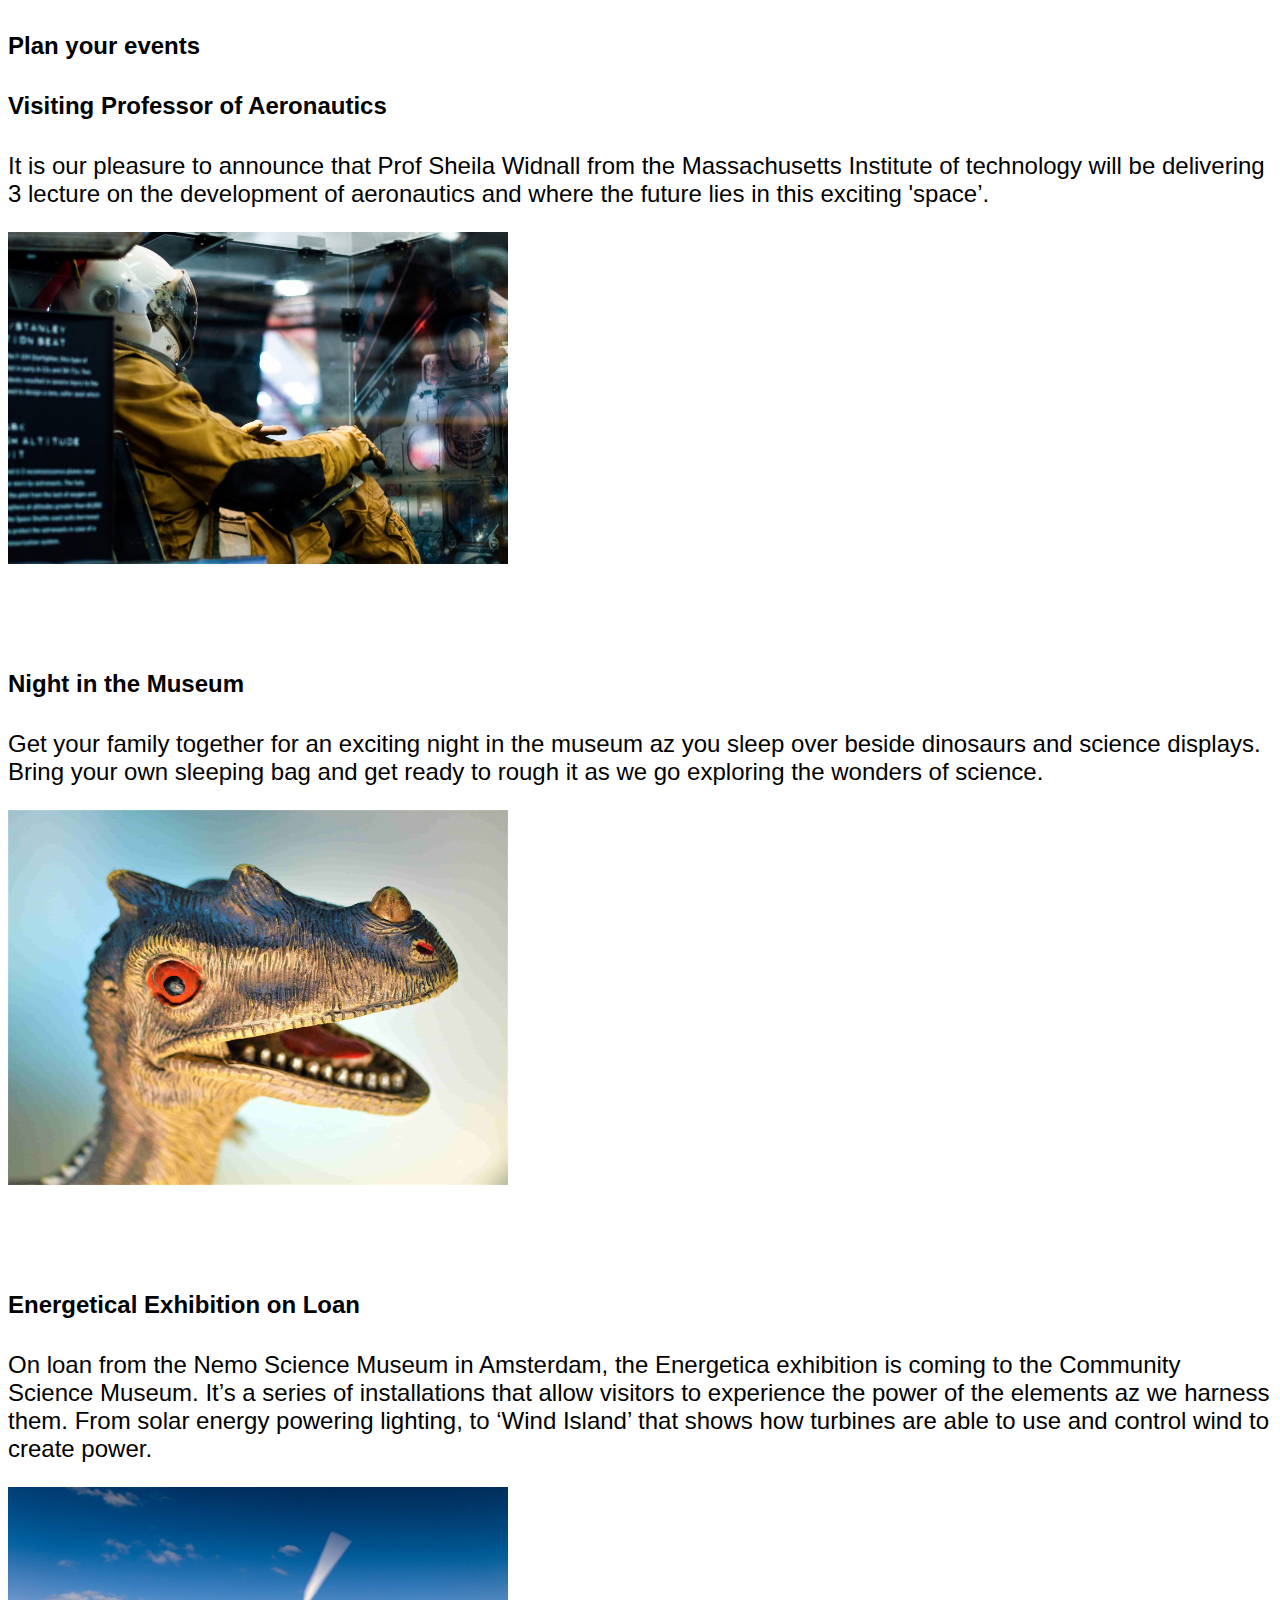
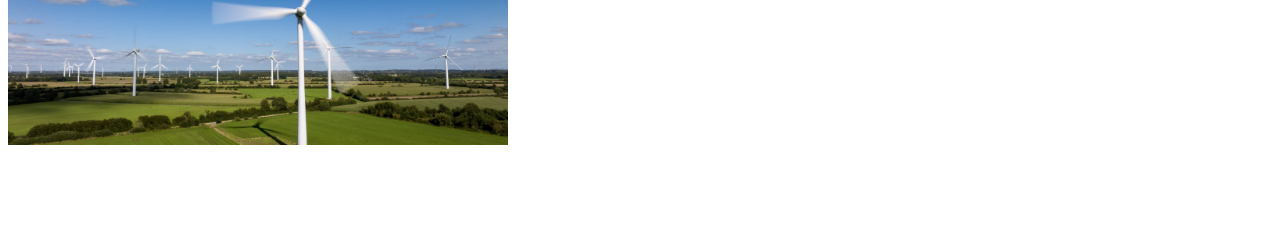
==== event.html @ 233249b9 "start to looking to Nav-bar again" ====
<!DOCTYPE html>
<html>

<head>
    <title>event-CommunityScienceMuseum</title>
    <meta name="description" content="Special events, exhibitions, workshop and holiday events">
    <meta name="viewport" content="width=device-width, initial-scale=1.0">
    <link rel="icon" type="image/png" sizes="10*10" href="assets/open-science.png">
    <link rel="stylesheet" href="/css/style.css">
    <link rel="stylesheet" href="https://cdnjs.cloudflare.com/ajax/libs/font-awesome/4.7.0/css/font-awesome.min.css">
</head>

<body>
    <header>

    </header>
    <main>
        <section>
            <h4>Plan your events</h4>
            <h4>Visiting Professor of Aeronautics</h4>
            <div>
                <p> It is our pleasure to announce that Prof Sheila Widnall from the Massachusetts Institute of
                    technology will be delivering 3 lecture on the development of aeronautics and where the future lies
                    in this exciting 'space’.</p>
            </div>
            <div>
                <img src="/assets/andrew-ruiz-348421.jpg" alt="first-image">
            </div>

        </section>
        <section>
            <h4>Night in the Museum</h4>
            <div>
                <p>Get your family together for an exciting night in the museum az you sleep over beside dinosaurs and
                    science displays. Bring your own sleeping bag and get ready to rough it as we go exploring the
                    wonders
                    of science.</p>
            </div>
            <div>
                <img src="/assets/dino-unsplash.jpg" alt="dinosaur">
            </div>
        </section>
        <section>
            <h4>Energetical Exhibition on Loan</h4>
            <div>
                <p>
                    On loan from the Nemo Science Museum in Amsterdam, the Energetica exhibition is coming to the
                    Community Science Museum. It’s a series of installations that allow visitors to experience the power
                    of the elements az we harness them. From solar energy powering lighting, to ‘Wind Island’ that shows
                    how turbines are able to use and control wind to create power.
                </p>
            </div>
            <div>
                <img src="/assets/windisland.jpg" alt="wind-power">
            </div>
        </section>
    </main>
</body>
---- css/style.css ----
body {
    font-family: "Open Sans", Verdana, Geneva, Tahoma, sans-serif;
    font-size: 1.5rem;
    height: 100%;
}

nav, 
#menu-checkbox {
    display: none;
}

#menu-checkbox:checked ~ nav{
   display: block;
}

nav a {
    display: block;
    color: white;
    padding: 10px 20px;
 }

 nav {
   position: absolute;
   background-color: #662626;
   font-size: 1rem;
   padding-left: 20px;
   padding-right: 20px;
 }


.logo {
   display: none;
   height: 50px; 
   margin-right: 15px; 
 }
 
 .flex-container-space-between{
   display: flex;
   flex-direction: row;
   justify-content: space-between;
 }

 header {
    position: relative;
    color: #fff;
    font-size: 1.5rem
 }

 @media(min-width: 600px){
    nav{
        position: static;
    }
    .hamburger-icon{
      display: none;
    }

   .logo{
      display: block;
    }
   nav a {
      display: inline-block;
   }
    
 }


 img {
    max-width: 500px;
 }

 
.section-home-background{
   background-position: center;
   background-repeat: no-repeat;
   height: 100vh;
   margin-bottom: 3%;
   background-image: url(/assets/william-bout-264826.jpg);
}

.h1-home{
   font-size: xx-large;
   color: #662626;
   display: block;
   width: 350px; 
   margin: 30px;
   word-wrap: break-word; 
   overflow-wrap: break-word;
   line-height: 1.5;
   font-weight: 500;
}
.row {
   display: flex;
   width: 70%;
   justify-content: space-around;
   margin: 0 auto;
}

.column{
   flex: 50.00%;
   padding: 5px;
   margin: 5px;
   
 }

 .p-box {
   display: block;
   width: 500px; 
   margin: 30px;
   word-wrap: break-word; 
   overflow-wrap: break-word;
   line-height: 1.5;
 }

 .h4-box{
   display: block;
   width: 500px; 
   margin: 30px;
   word-wrap: break-word; 
   overflow-wrap: break-word;
   line-height: 1.5;
 }

 section{
   margin-bottom: 100px;
 }
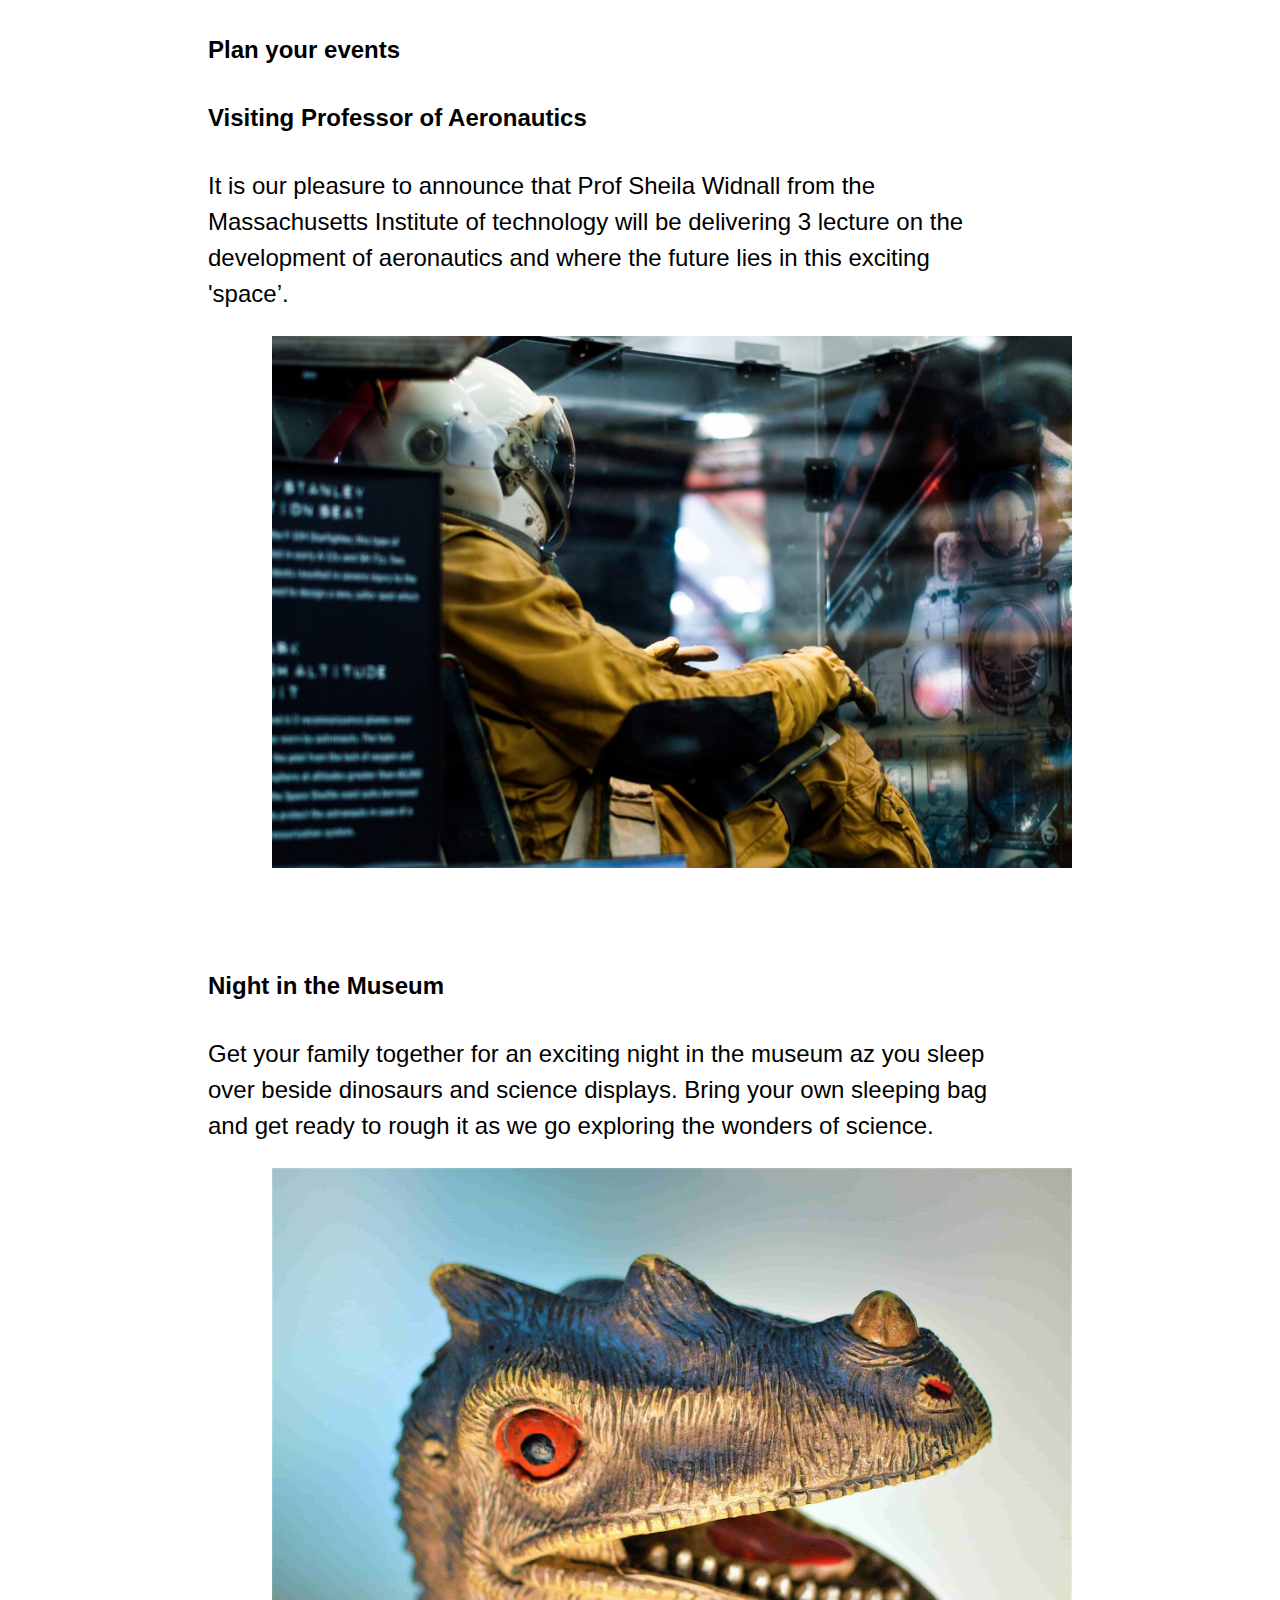
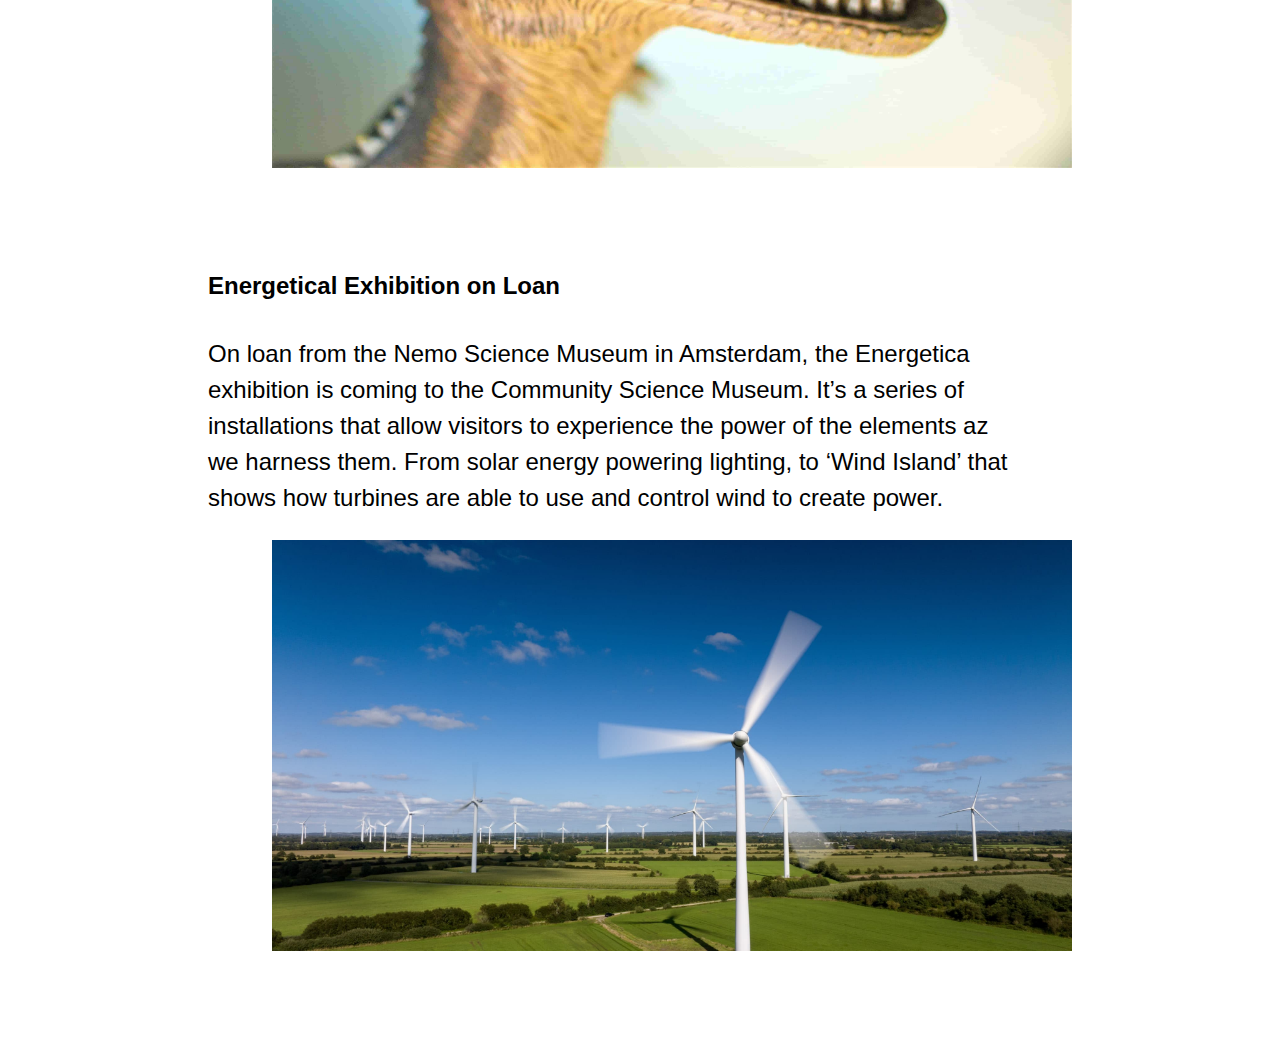
==== commit 89fcc58c: "trying media for event" ====
--- a/event.html
+++ b/event.html
@@ -16,42 +16,45 @@
     </header>
     <main>
         <section>
-            <h4>Plan your events</h4>
-            <h4>Visiting Professor of Aeronautics</h4>
+            <h4 class="p-box-event">Plan your events</h4>
+            <h4 class="p-box-event">Visiting Professor of Aeronautics</h4>
             <div>
-                <p> It is our pleasure to announce that Prof Sheila Widnall from the Massachusetts Institute of
-                    technology will be delivering 3 lecture on the development of aeronautics and where the future lies
+                <p class="p-box-event"> It is our pleasure to announce that Prof Sheila Widnall from the Massachusetts
+                    Institute of
+                    technology will be delivering 3 lecture on the development of aeronautics and where the future
+                    lies
                     in this exciting 'space’.</p>
             </div>
-            <div>
-                <img src="/assets/andrew-ruiz-348421.jpg" alt="first-image">
+            <div class="div-event-revers">
+                <img class="img-box-event" src="/assets/andrew-ruiz-348421.jpg" alt="first-image">
             </div>
-
         </section>
         <section>
-            <h4>Night in the Museum</h4>
+            <h4 class="p-box-event">Night in the Museum</h4>
             <div>
-                <p>Get your family together for an exciting night in the museum az you sleep over beside dinosaurs and
+                <p class="p-box-event">Get your family together for an exciting night in the museum az you sleep over
+                    beside
+                    dinosaurs and
                     science displays. Bring your own sleeping bag and get ready to rough it as we go exploring the
                     wonders
                     of science.</p>
             </div>
-            <div>
-                <img src="/assets/dino-unsplash.jpg" alt="dinosaur">
+            <div class="div-event-revers">
+                <img class="img-box-event" src="/assets/dino-unsplash.jpg" alt="dinosaur">
             </div>
         </section>
         <section>
-            <h4>Energetical Exhibition on Loan</h4>
+            <h4 class="p-box-event">Energetical Exhibition on Loan</h4>
             <div>
-                <p>
+                <p class="p-box-event">
                     On loan from the Nemo Science Museum in Amsterdam, the Energetica exhibition is coming to the
                     Community Science Museum. It’s a series of installations that allow visitors to experience the power
                     of the elements az we harness them. From solar energy powering lighting, to ‘Wind Island’ that shows
                     how turbines are able to use and control wind to create power.
                 </p>
             </div>
-            <div>
-                <img src="/assets/windisland.jpg" alt="wind-power">
+            <div class="div-event-revers">
+                <img class="img-box-event" src="/assets/windisland.jpg" alt="wind-power">
             </div>
         </section>
     </main>
--- a/css/style.css
+++ b/css/style.css
@@ -27,6 +27,13 @@
    padding-right: 20px;
  }
 
+ #community-science-museum{
+   display: none;
+ }
+
+ .hamburger-icon{
+   color: black;
+ }
 
 .logo {
    display: none;
@@ -48,7 +55,23 @@
 
  @media(min-width: 600px){
     nav{
-        position: static;
+      display: block;
+      position: static;
+    }
+    #nav-div-1{
+      display: flex;
+      flex-direction: row;
+      justify-content: space-between;
+    }
+
+    #nav-div-2{
+      display: flex;
+      flex-direction: row;
+      justify-content: space-between;
+    }
+    
+    #community-science-museum{
+      display: block;
     }
     .hamburger-icon{
       display: none;
@@ -102,6 +125,26 @@
    
  }
 
+.img-box {
+   max-width: 500px;
+}
+
+@media (max-width: 1000px) {
+   .row{
+      flex-wrap: wrap;
+      justify-content: center;   
+   }
+
+   .img-box, .p-box {
+      max-width: 300px;
+   }
+.p-box-event{
+   max-width: 300px;
+   margin: 0px;
+}
+}   
+
+
  .p-box {
    display: block;
    width: 500px; 
@@ -111,6 +154,24 @@
    line-height: 1.5;
  }
 
+ .p-box-event {
+   display: block;
+   width: 800px; 
+   margin-left: 200px;
+   word-wrap: break-word; 
+   overflow-wrap: break-word;
+   line-height: 1.5;
+ }
+
+.div-event-revers{
+   display: flex;
+   flex-direction: row-reverse;
+}
+ .img-box-event {
+   max-width: 800px;
+   margin-right: 200px;
+}
+
  .h4-box{
    display: block;
    width: 500px; 
@@ -122,4 +183,58 @@
 
  section{
    margin-bottom: 100px;
+
+ }
+ footer{
+   background-color: #053541 ;
+ }
+ 
+ .footercontainer{
+   left: 0;
+   bottom: 0;
+   display: flex;
+   width: 100%;
+   padding: 20px;
+   background-color: #3B515E;
+   border: 10 sol id;
+   justify-content: space-between;
+ }
+ 
+ .socialicons{
+   display: flex;
+   justify-content: center;
+ 
+ }
+ 
+ .socialicons a img{
+   height: 20px;
+   width: 20px;
+   margin: 2px;
+ }
+ 
+ .socialicons a:hover i{
+   color: beige;
+   transition:0.5s ;
+ }
+ 
+ .footernav{
+   display: flex;
+ }
+ 
+ .footernav ul{
+   align-items:center ;
+ }
+ 
+ .footernav ul li{
+   list-style: none;
+   color: white;
+ }
+ 
+ .footernav ul li a{
+   color: white; font-size: 10px;  margin-right: 25px;
+ }
+ 
+ 
+ .footerbottom{
+   background-color: aquamarine;
  }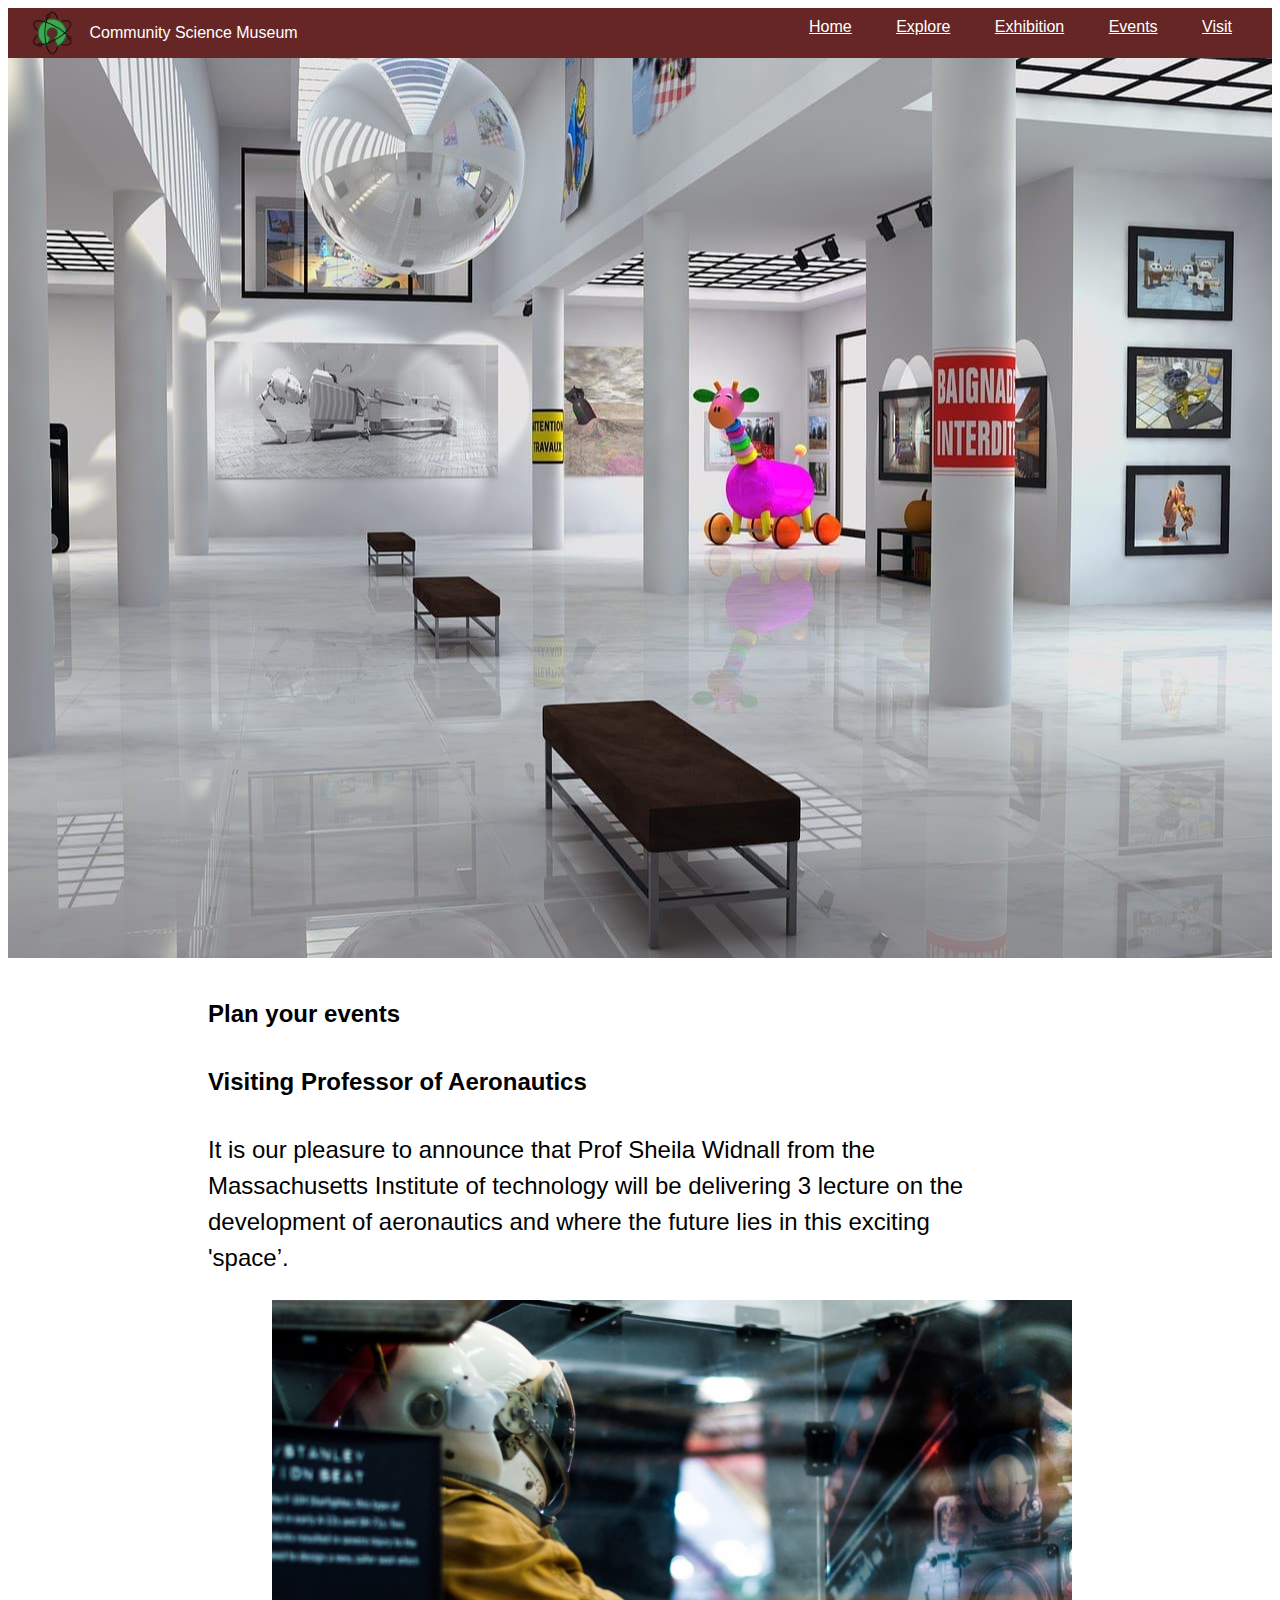
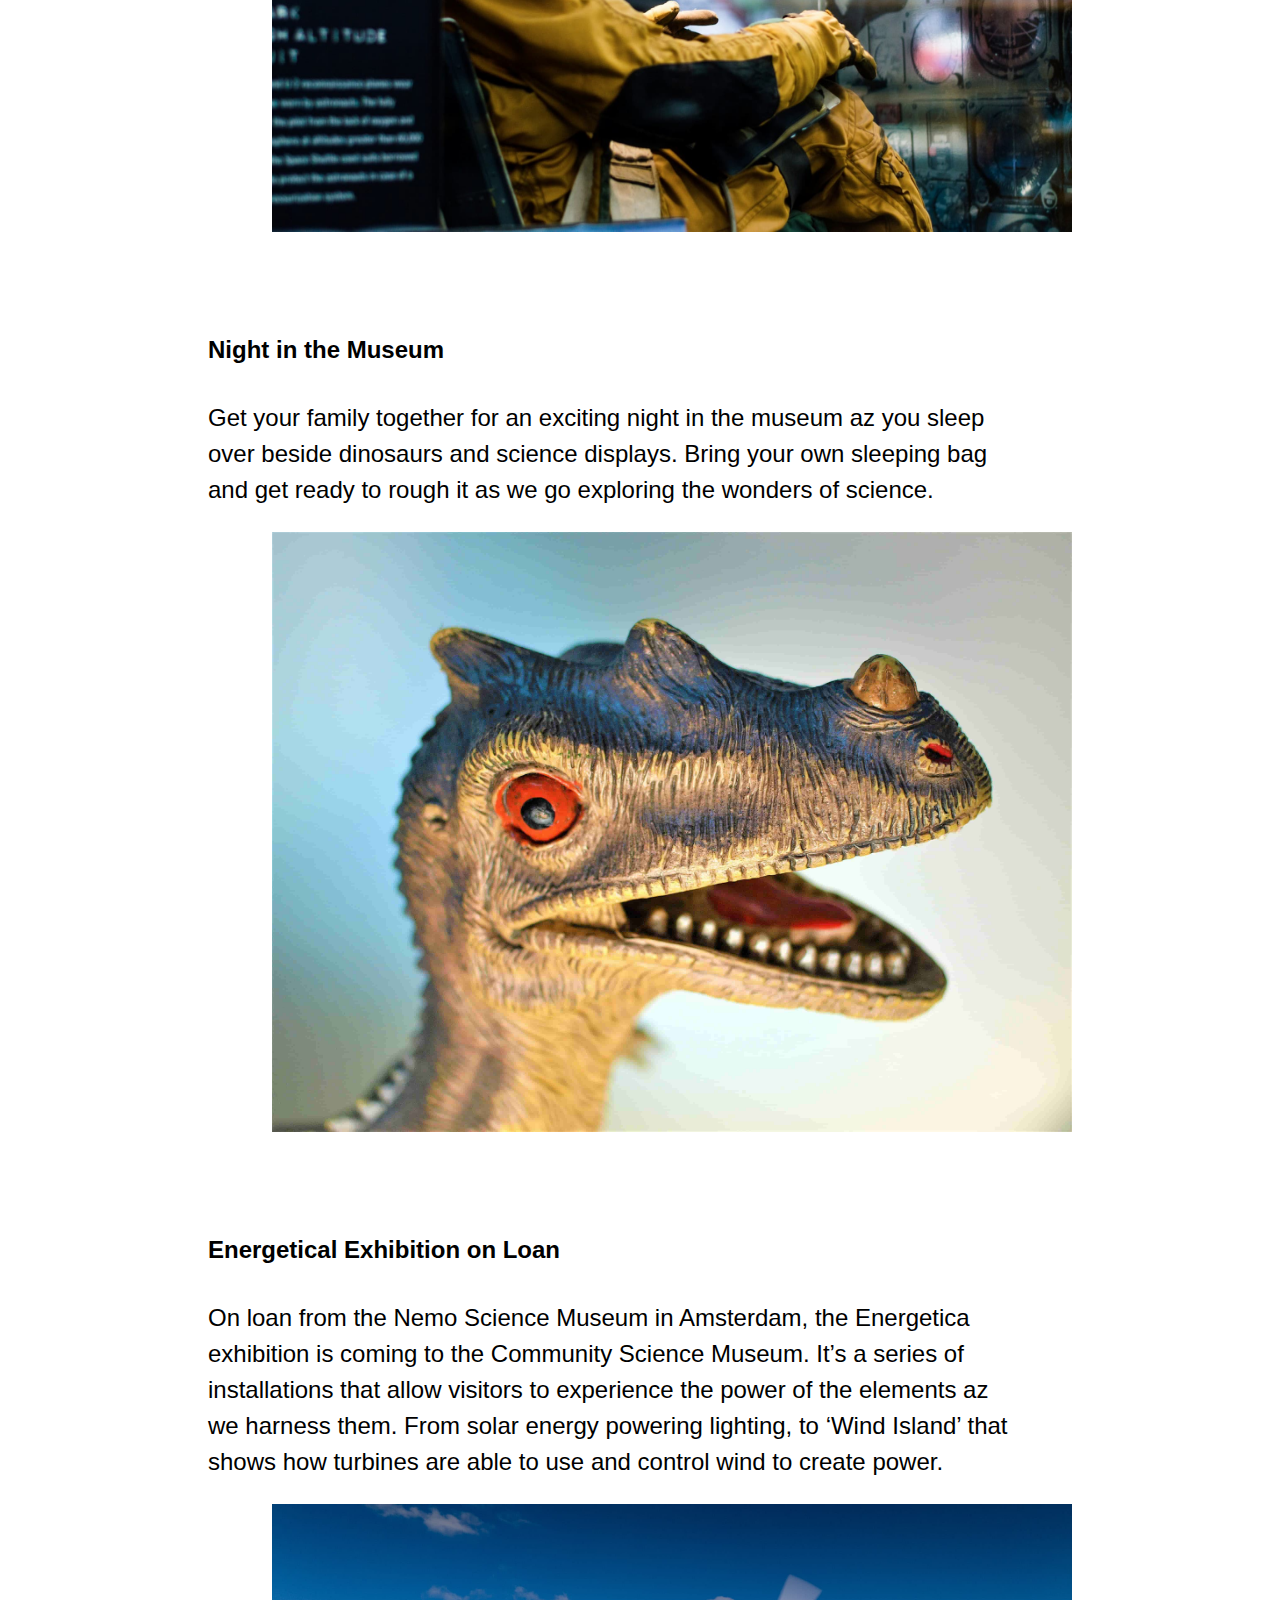
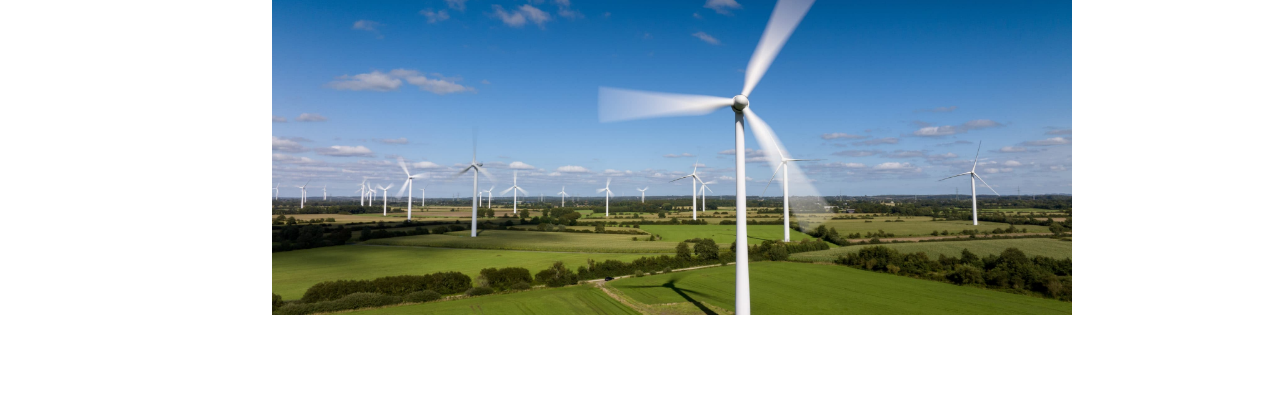
==== commit 079f5e4d: "visit page" ====
--- a/event.html
+++ b/event.html
@@ -12,9 +12,26 @@
 
 <body>
     <header>
-
+        <input type="checkbox" id="menu-checkbox">
+        <label for="menu-checkbox" class="hamburger-icon"><i class="fa fa-bars"></i></label>
+        <nav>
+            <div id="nav-div-1">
+                <div id="nav-div-2">
+                    <img class="logo" src="/assets/open-science.png " alt="CommunityScienceMuseum-Logo" />
+                    <p id="community-science-museum">Community Science Museum</p>
+                </div>
+                <div>
+                    <a href="index.html">Home</a>
+                    <a href="explore.html">Explore</a>
+                    <a href="exhibition.html">Exhibition</a>
+                    <a href="events.html">Events</a>
+                    <a href="visit.html">Visit</a>
+                </div>
+            </div>
+        </nav>
     </header>
     <main>
+        <div class="section-event-background"></div>
         <section>
             <h4 class="p-box-event">Plan your events</h4>
             <h4 class="p-box-event">Visiting Professor of Aeronautics</h4>
--- a/css/style.css
+++ b/css/style.css
@@ -86,11 +86,6 @@
     
  }
 
-
- img {
-    max-width: 500px;
- }
-
  
 .section-home-background{
    background-position: center;
@@ -99,8 +94,63 @@
    margin-bottom: 3%;
    background-image: url(/assets/william-bout-264826.jpg);
 }
+.section-home-background h1 {
+   margin: 0 30px; 
+   padding: 0;
+}
+
+.section-explore-background{
+   background-position: center;
+   background-repeat: no-repeat;
+   height: 100vh;
+   margin-bottom: 3%;
+   background-image: url(/assets/mammoth-1257288_1920.jpg);
+}
+.section-explore-background h1 {
+   margin: 0; 
+   padding: 0;
+}
+
+.section-exhibition-background{
+   background-position: center;
+   background-repeat: no-repeat;
+   height: 100vh;
+   margin-bottom: 3%;
+   background-image: url(/assets/nasa-cosmology.jpg);
+}
+.section-exhibition-background h1 {
+   margin: 0 30px; 
+   padding: 0;
+}
+
+
+.section-event-background{
+   background-position: center;
+   background-repeat: no-repeat;
+   height: 100vh;
+   margin-bottom: 3%;
+   background-image: url(/assets/exhibition-1863344_1920.jpg);
+}
+
+
+
+.section-visit-background{
+   background-position: center;
+   background-repeat: no-repeat;
+   height: 100vh;
+   margin-bottom: 3%;
+   background-image: url(/assets/scott-webb-102825.jpg);
+}
+.section-visit-background h1 {
+   margin: 0; 
+   padding: 0;
+}
+
+
+
 
 .h1-home{
+   transform: translate(20%, 50%); 
    font-size: xx-large;
    color: #662626;
    display: block;
@@ -111,10 +161,25 @@
    line-height: 1.5;
    font-weight: 500;
 }
+
+.h1-exhibition{
+   transform: translate(50%, 50%); 
+   font-size: x-large;
+   color: #fff;
+   display: block;
+   width: 500px; 
+   margin: 30px;
+   word-wrap: break-word; 
+   overflow-wrap: break-word;
+   line-height: 1.5;
+   font-weight: 500;
+}
+
+
 .row {
    display: flex;
    width: 70%;
-   justify-content: space-around;
+   justify-content: center;
    margin: 0 auto;
 }
 
@@ -138,10 +203,23 @@
    .img-box, .p-box {
       max-width: 300px;
    }
-.p-box-event{
-   max-width: 300px;
-   margin: 0px;
-}
+
+   section .p-box-event{
+      width: 300px;
+      font-size: 1rem;
+      margin: 10px auto;
+   }
+
+   section .img-box-event{
+      width: 300px;
+      margin: 10px auto;
+   }
+
+   section .div-event-revers{
+      display: flex;
+      justify-content: center;
+   }
+
 }   
 
 
@@ -162,6 +240,28 @@
    overflow-wrap: break-word;
    line-height: 1.5;
  }
+
+ .p-biolohgy-box {
+   display: block;
+   width: 70%; 
+   margin-left: 200px;
+   word-wrap: break-word; 
+   overflow-wrap: break-word;
+   line-height: 1.5;
+ }
+
+ .p-box-visit {
+   display: block;
+   width: 800px; 
+   margin-left: 200px;
+   word-wrap: break-word; 
+   overflow-wrap: break-word;
+   line-height: 1.5;
+ }
+  .p-visit{
+      margin-left: 20px; 
+  
+  }
 
 .div-event-revers{
    display: flex;
@@ -172,6 +272,17 @@
    margin-right: 200px;
 }
 
+.img-box-explore {
+   max-width: 800px;
+   margin-right: 200px;
+}  
+
+.img-box-biology {
+   width: 650px;
+   height: 500px;
+   margin: 20px;
+}  
+
  .h4-box{
    display: block;
    width: 500px; 
@@ -195,7 +306,7 @@
    display: flex;
    width: 100%;
    padding: 20px;
-   background-color: #3B515E;
+   background-color: #662626;
    border: 10 sol id;
    justify-content: space-between;
  }
@@ -236,5 +347,6 @@
  
  
  .footerbottom{
-   background-color: aquamarine;
+   background-color: #fff;
+   
  }